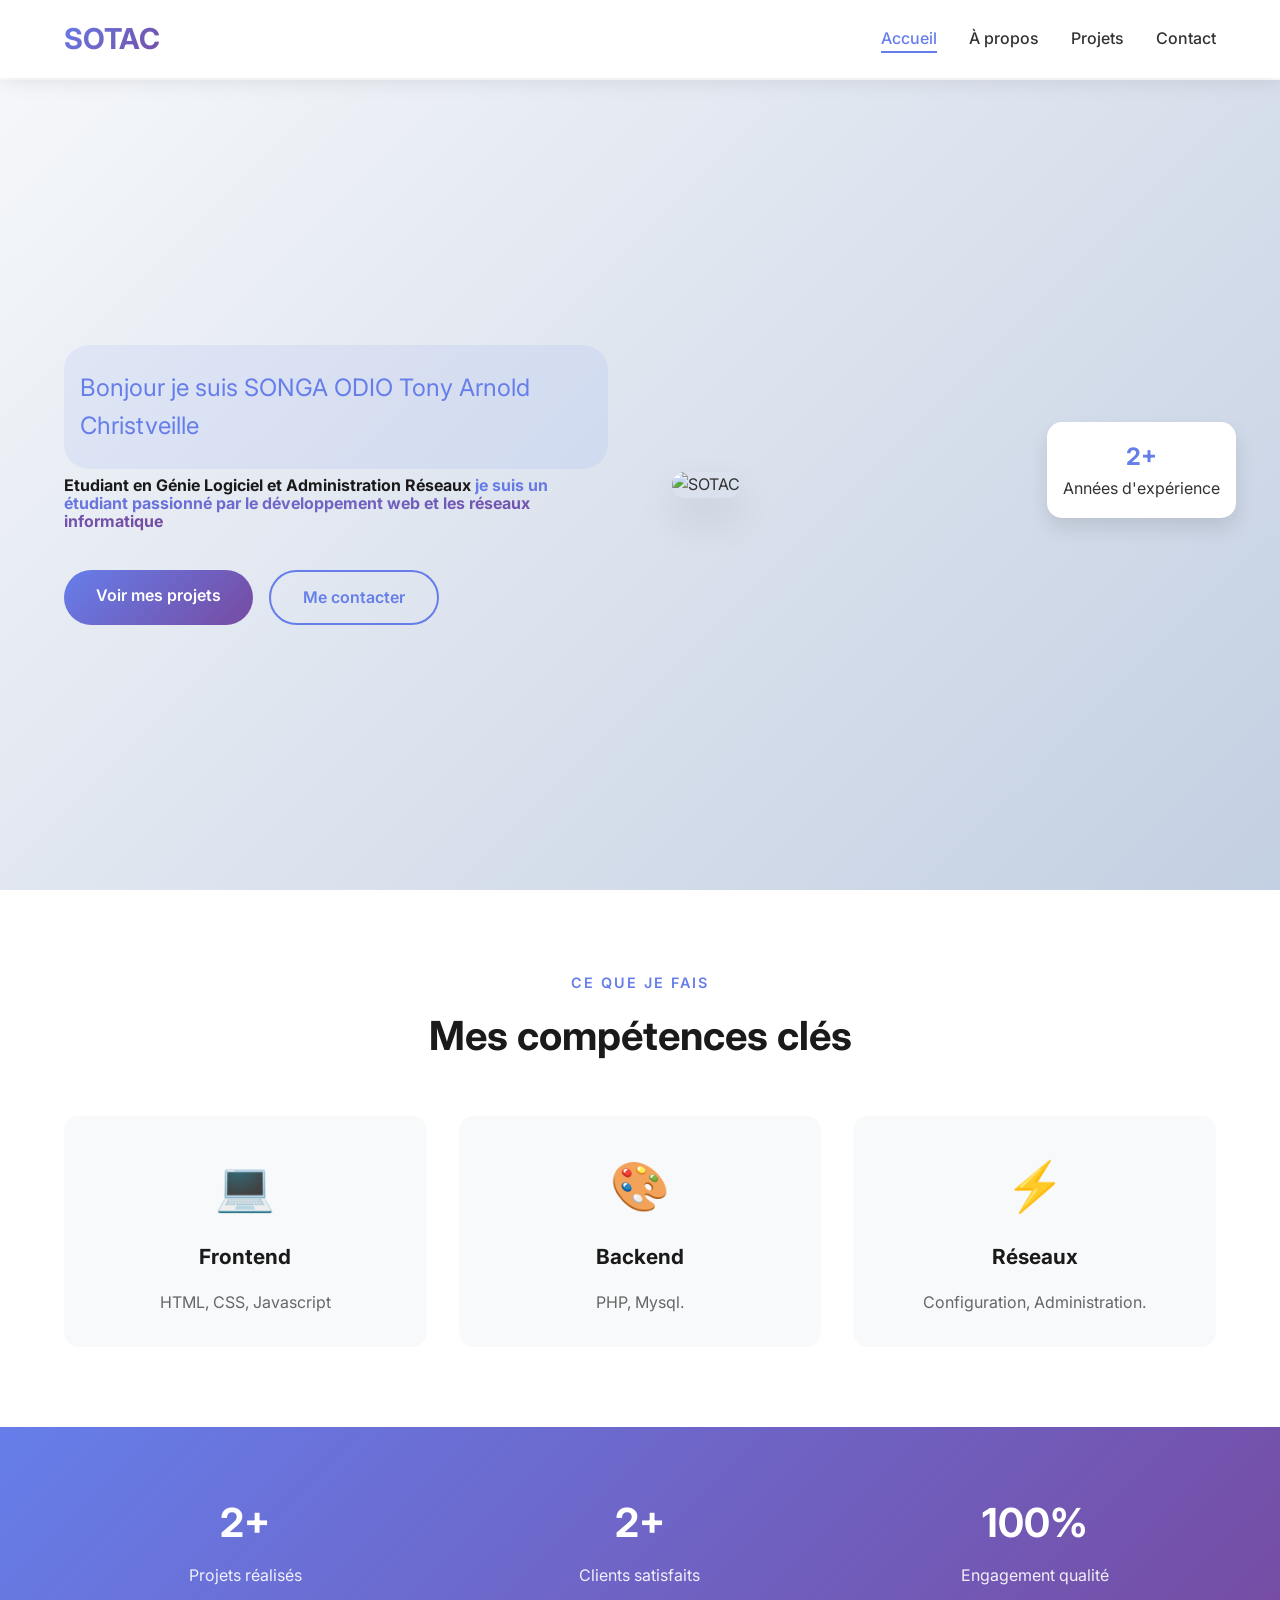
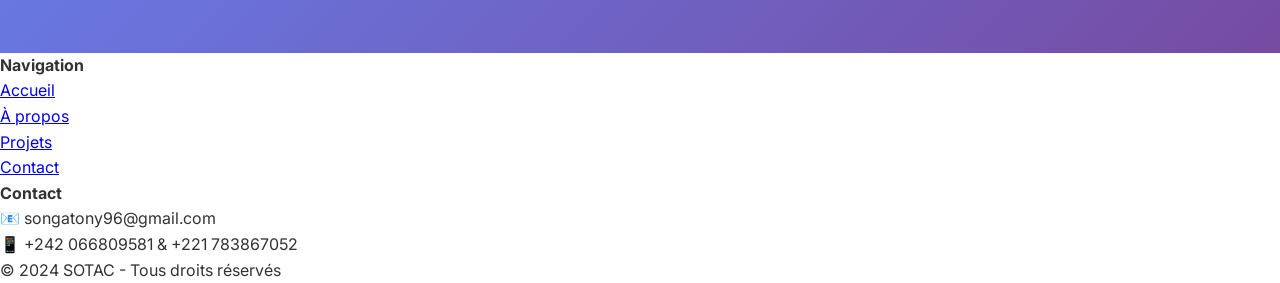
==== index.html @ fb84ffdf "Add files via upload" ====
<!DOCTYPE html>
<html lang="fr">
<head>
    <meta charset="UTF-8">
    <meta name="viewport" content="width=device-width, initial-scale=1.0">
    <title>SOTAC - Portfolio Professionnel</title>
    <link rel="stylesheet" href="style.css">
    <link href="https://fonts.googleapis.com/css2?family=Inter:wght@300;400;500;600;700&display=swap" rel="stylesheet">
</head>
<body>
    <header>
        <div class="logo-container">
            <h1 class="logo">SOTAC</h1>
        </div>
        <nav>
            <ul class="nav-menu">
                <li><a href="index.html" class="active">Accueil</a></li>
                <li><a href="./propos.html">À propos</a></li>
                <li><a href="projets.html">Projets</a></li>
                <li><a href="contact.html">Contact</a></li>
            </ul>
            <div class="hamburger">
                <span></span>
                <span></span>
                <span></span>
            </div>
        </nav>
    </header>

    <main>
        <section class="hero">
            <div class="hero-content">
                <div class="hero-text">
                    <span class="badge">Bonjour je suis SONGA ODIO Tony Arnold Christveille</span>
                    <h2>Etudiant en Génie Logiciel et Administration Réseaux <span class="highlight">je suis un étudiant passionné par le développement web et les réseaux informatique</span> </h2>
                    <p>Je crée des sites web modernes et performants.</p>
                    <div class="hero-buttons">
                        <a href="projets.html" class="btn btn-primary">Voir mes projets</a>
                        <a href="contact.html" class="btn btn-secondary">Me contacter</a>
                    </div>
                </div>
                <div class="hero-image">
    <img src="./image/WhatsApp Image 2026-04-07 at 22.51.41.jpeg" alt="SOTAC">
                    <div class="floating-card experience">
                        <span class="number">2+</span>
                        <span class="label">Années d'expérience</span>
                    </div>
                </div>
            </div>
        </section>

        <section class="services">
            <div class="container">
                <div class="section-header">
                    <span class="subtitle">Ce que je fais</span>
                    <h3>Mes compétences clés</h3>
                </div>
                <div class="services-grid">
                    <div class="service-card">
                        <div class="icon">💻</div>
                        <h4>Frontend</h4>
                        <p>HTML, CSS, Javascript</p>
                    </div>
                    <div class="service-card">
                        <div class="icon">🎨</div>
                        <h4>Backend</h4>
                        <p>PHP, Mysql.</p>
                    </div>
                    <div class="service-card">
                        <div class="icon">⚡</div>
                        <h4>Réseaux</h4>
                        <p>Configuration, Administration.</p>
                    </div>
                </div>
            </div>
        </section>

        <section class="stats">
            <div class="stats-container">
                <div class="stat-item">
                    <span class="stat-number">2+</span>
                    <span class="stat-label">Projets réalisés</span>
                </div>
                <div class="stat-item">
                    <span class="stat-number">2+</span>
                    <span class="stat-label">Clients satisfaits</span>
                </div>
                <div class="stat-item">
                    <span class="stat-number">100%</span>
                    <span class="stat-label">Engagement qualité</span>
                </div>
            </div>
        </section>
    </main>

    <footer>
     
            <div class="footer-section">
                <h4>Navigation</h4>
                <ul>
                    <li><a href="index.html">Accueil</a></li>
                    <li><a href="a-propos.html">À propos</a></li>
                    <li><a href="projets.html">Projets</a></li>
                    <li><a href="contact.html">Contact</a></li>
                </ul>
            </div>
            <div class="footer-section">
                <h4>Contact</h4>
                <p>📧 songatony96@gmail.com</p>
                <p>📱  +242 066809581 & +221 783867052</p>
            </div>
        </div>
        <div class="footer-bottom">
            <p>&copy; 2024 SOTAC - Tous droits réservés</p>
        </div>
    </footer>

    <script src="script.js"></script>
</body>
</html>
---- style.css ----
* {
    margin: 0;
    padding: 0;
    box-sizing: border-box;
}

body {
    font-family: 'Inter', sans-serif;
    line-height: 1.6;
    color: #333;
    overflow-x: hidden;
}

/* Header Styles */
header {
    background: rgba(255, 255, 255, 0.95);
    backdrop-filter: blur(10px);
    box-shadow: 0 2px 20px rgba(0, 0, 0, 0.1);
    position: fixed;
    width: 100%;
    top: 0;
    z-index: 1000;
    display: flex;
    justify-content: space-between;
    align-items: center;
    padding: 1rem 5%;
}

.logo {
    font-size: 1.8rem;
    font-weight: 700;
    background: linear-gradient(135deg, #667eea 0%, #764ba2 100%);
    -webkit-background-clip: text;
    background-clip: text;
    color: transparent;
}

.nav-menu {
    display: flex;
    list-style: none;
    gap: 2rem;
}

.nav-menu a {
    text-decoration: none;
    color: #333;
    font-weight: 500;
    transition: color 0.3s ease;
    position: relative;
}

.nav-menu a:hover,
.nav-menu a.active {
    color: #667eea;
}

.nav-menu a.active::after {
    content: '';
    position: absolute;
    bottom: -5px;
    left: 0;
    width: 100%;
    height: 2px;
    background: #667eea;
}

.hamburger {
    display: none;
    flex-direction: column;
    cursor: pointer;
}

.hamburger span {
    width: 25px;
    height: 3px;
    background: #333;
    margin: 3px 0;
    transition: 0.3s;
}

/* Main Content */
main {
    margin-top: 80px;
}

/* Hero Section */
.hero {
    min-height: 90vh;
    display: flex;
    align-items: center;
    padding: 4rem 5%;
    background: linear-gradient(135deg, #f5f7fa 0%, #c3cfe2 100%);
}

.hero-content {
    display: grid;
    grid-template-columns: 1fr 1fr;
    gap: 4rem;
    align-items: center;
    max-width: 1200px;
    margin: 0 auto;
}

.hero-text .badge {
    display: inline-block;
    background: rgba(102, 126, 234, 0.1);
    color: #667eea;
    padding: 1.5rem 1rem;
    border-radius: 25px;
    font-size: 1.5rem;
    margin-bottom: 0.5rem;
}

.hero-text h2 {
    font-size: 1rem;
    line-height: 1.1;
    margin-bottom: 1.5rem;
    color: #1a1a1a;
}

.highlight {
    background: linear-gradient(135deg, #667eea 0%, #764ba2 100%);
    -webkit-background-clip: text;
    background-clip: text;
    color: transparent;
}

.hero-text p {
    font-size: 0rem;
    color: #666;
    margin-bottom: 1rem;
}

.hero-buttons {
    display: flex;
    gap: 1rem;
}

.btn {
    padding: 0.8rem 2rem;
    border-radius: 50px;
    text-decoration: none;
    font-weight: 600;
    transition: all 0.3s ease;
    display: inline-block;
}

.btn-primary {
    background: linear-gradient(135deg, #667eea 0%, #764ba2 100%);
    color: white;
    border: none;
}

.btn-primary:hover {
    transform: translateY(-2px);
    box-shadow: 0 10px 20px rgba(102, 126, 234, 0.3);
}

.btn-secondary {
    background: transparent;
    color: #667eea;
    border: 2px solid #667eea;
}

.btn-secondary:hover {
    background: #667eea;
    color: white;
}

.hero-image {
    position: relative;
}

.hero-image img {
    width: 100%;
    border-radius: 20px;
    box-shadow: 0 20px 40px rgba(0, 0, 0, 0.1);
}

.floating-card {
    position: absolute;
    bottom: -20px;
    right: -20px;
    background: white;
    padding: 1rem;
    border-radius: 15px;
    box-shadow: 0 10px 20px rgba(0, 0, 0, 0.1);
    text-align: center;
}

.floating-card .number {
    font-size: 1.5rem;
    font-weight: 700;
    color: #667eea;
    display: block;
}

/* Services Section */
.services {
    padding: 5rem 5%;
    background: white;
}

.container {
    max-width: 1200px;
    margin: 0 auto;
}

.section-header {
    text-align: center;
    margin-bottom: 3rem;
}

.subtitle {
    color: #667eea;
    font-weight: 600;
    text-transform: uppercase;
    letter-spacing: 2px;
    font-size: 0.9rem;
}

.section-header h3 {
    font-size: 2.5rem;
    margin-top: 0.5rem;
    color: #1a1a1a;
}

.services-grid {
    display: grid;
    grid-template-columns: repeat(auto-fit, minmax(300px, 1fr));
    gap: 2rem;
}

.service-card {
    background: #f8f9fa;
    padding: 2rem;
    border-radius: 15px;
    text-align: center;
    transition: all 0.3s ease;
}

.service-card:hover {
    transform: translateY(-10px);
    box-shadow: 0 20px 40px rgba(0, 0, 0, 0.1);
}

.service-card .icon {
    font-size: 3rem;
    margin-bottom: 1rem;
}

.service-card h4 {
    font-size: 1.3rem;
    margin-bottom: 1rem;
    color: #1a1a1a;
}

.service-card p {
    color: #666;
}

/* Stats Section */
.stats {
    background: linear-gradient(135deg, #667eea 0%, #764ba2 100%);
    padding: 4rem 5%;
    color: white;
}

.stats-container {
    display: grid;
    grid-template-columns: repeat(auto-fit, minmax(200px, 1fr));
    gap: 2rem;
    max-width: 1200px;
    margin: 0 auto;
    text-align: center;
}

.stat-number {
    font-size: 2.5rem;
    font-weight: 700;
    display: block;
    margin-bottom: 0.5rem;
}

.stat-label {
    font-size: 1rem;
    opacity: 0.9;
}

/* About Page */
.page-header {
    background: linear-gradient(135deg, #667eea 0%, #764ba2 100%);
    color: white;
    text-align: center;
    padding: 4rem 2rem;
}

.page-header h1 {
    font-size: 3rem;
    margin-bottom: 1rem;
}

.about-section {
    padding: 5rem 5%;
}

.about-grid {
    display: grid;
    grid-template-columns: 1fr 1fr;
    gap: 4rem;
    align-items: start;
}

.about-image img {
    width: 100%;
    border-radius: 20px;
    box-shadow: 0 20px 40px rgba(0, 0, 0, 0.1);
}

.about-content h2 {
    font-size: 2rem;
    margin-bottom: 1rem;
    color: #1a1a1a;
}

.about-content p {
    margin-bottom: 1rem;
    color: #666;
}

.skills {
    margin-top: 2rem;
}

.skills h3 {
    margin-bottom: 1rem;
    color: #1a1a1a;
}

.skill {
    margin-bottom: 1rem;
}

.skill span {
    display: block;
    margin-bottom: 0.5rem;
    font-weight: 500;
}

.progress-bar {
    background: #e0e0e0;
    height: 10px;
    border-radius: 5px;
    overflow: hidden;
}

.progress {
    background: linear-gradient(135deg, #667eea 0%, #764ba2 100%);
    height: 100%;
    border-radius: 5px;
    transition: width 1s ease;
}

/* Timeline */
.journey {
    background: #f8f9fa;
    padding: 5rem 5%;
}

.timeline {
    max-width: 800px;
    margin: 0 auto;
    position: relative;
}

.timeline::before {
    content: '';
    position: absolute;
    left: 50%;
    transform: translateX(-50%);
    width: 2px;
    height: 100%;
    background: #667eea;
}

.timeline-item {
    margin-bottom: 3rem;
    position: relative;
}

.timeline-item .year {
    background: #667eea;
    color: white;
    padding: 0.5rem 1rem;
    border-radius: 25px;
    display: inline-block;
    margin-bottom: 1rem;
    font-weight: 600;
}

.timeline-item .content {
    background: white;
    padding: 1.5rem;
    border-radius: 15px;
    box-shadow: 0 10px 20px rgba(0, 0, 0, 0.1);
}

/* Projects Page */
.projects-section {
    padding: 5rem 5%;
}

.project-filters {
    text-align: center;
    margin-bottom: 3rem;
}

.filter-btn {
    background: transparent;
    border: 2px solid #667eea;
    color: #667eea;
    padding: 0.5rem 1.5rem;
    margin: 0 0.5rem;
    border-radius: 25px;
    cursor: pointer;
    transition: all 0.3s ease;
    font-weight: 600;
}

.filter-btn.active,
.filter-btn:hover {
    background: #667eea;
    color: white;
}

.projects-grid {
    display: grid;
    grid-template-columns: repeat(auto-fit, minmax(350px, 1fr));
    gap: 2rem;
}

.project-card {
    background: white;
    border-radius: 15px;
    overflow: hidden;
    box-shadow: 0 10px 20px rgba(0, 0, 0, 0.1);
    transition: all 0.3s ease;
}

.project-card:hover {
    transform: translateY(-5px);
    box-shadow: 0 20px 40px rgba(0, 0, 0, 0.15);
}

.project-image {
    position: relative;
    overflow: hidden;
    height: 250px;
}

.project-image img {
    width: 100%;
    height: 100%;
    object-fit: cover;
    transition: transform 0.3s ease;
}

.project-card:hover .project-image img {
    transform: scale(1.1);
}

.project-overlay {
    position: absolute;
    top: 0;
    left: 0;
    width: 100%;
    height: 100%;
    background: rgba(102, 126, 234, 0.9);
    display: flex;
    align-items: center;
    justify-content: center;
    opacity: 0;
    transition: opacity 0.3s ease;
}

.project-card:hover .project-overlay {
    opacity: 1;
}

.btn-view {
    background: white;
    color: #667eea;
    padding: 0.8rem 1.5rem;
    border-radius: 25px;
    text-decoration: none;
    font-weight: 600;
}

.project-info {
    padding: 1.5rem;
}

.project-info h3 {
    margin-bottom: 0.5rem;
    color: #1a1a1a;
}

.project-info p {
    color: #666;
    margin-bottom: 1rem;
}

.project-tags {
    display: flex;
    flex-wrap: wrap;
    gap: 0.5rem;
}

.project-tags span {
    background: #f0f0f0;
    padding: 0.3rem 0.8rem;
    border-radius: 15px;
    font-size: 0.8rem;
    color: #666;
}

/* Contact Page */
.contact-section {
    padding: 5rem 5%;
}

.contact-grid {
    display: grid;
    grid-template-columns: 1fr 1fr;
    gap: 4rem;
}

.contact-info h2 {
    font-size: 2rem;
    margin-bottom: 1rem;
    color: #1a1a1a;
}

.info-item {
    display: flex;
    align-items: center;
    gap: 1rem;
    margin-bottom: 2rem;
}

.info-item .icon {
    font-size: 1.5rem;
}

.info-item h4 {
    margin-bottom: 0.2rem;
    color: #1a1a1a;
}
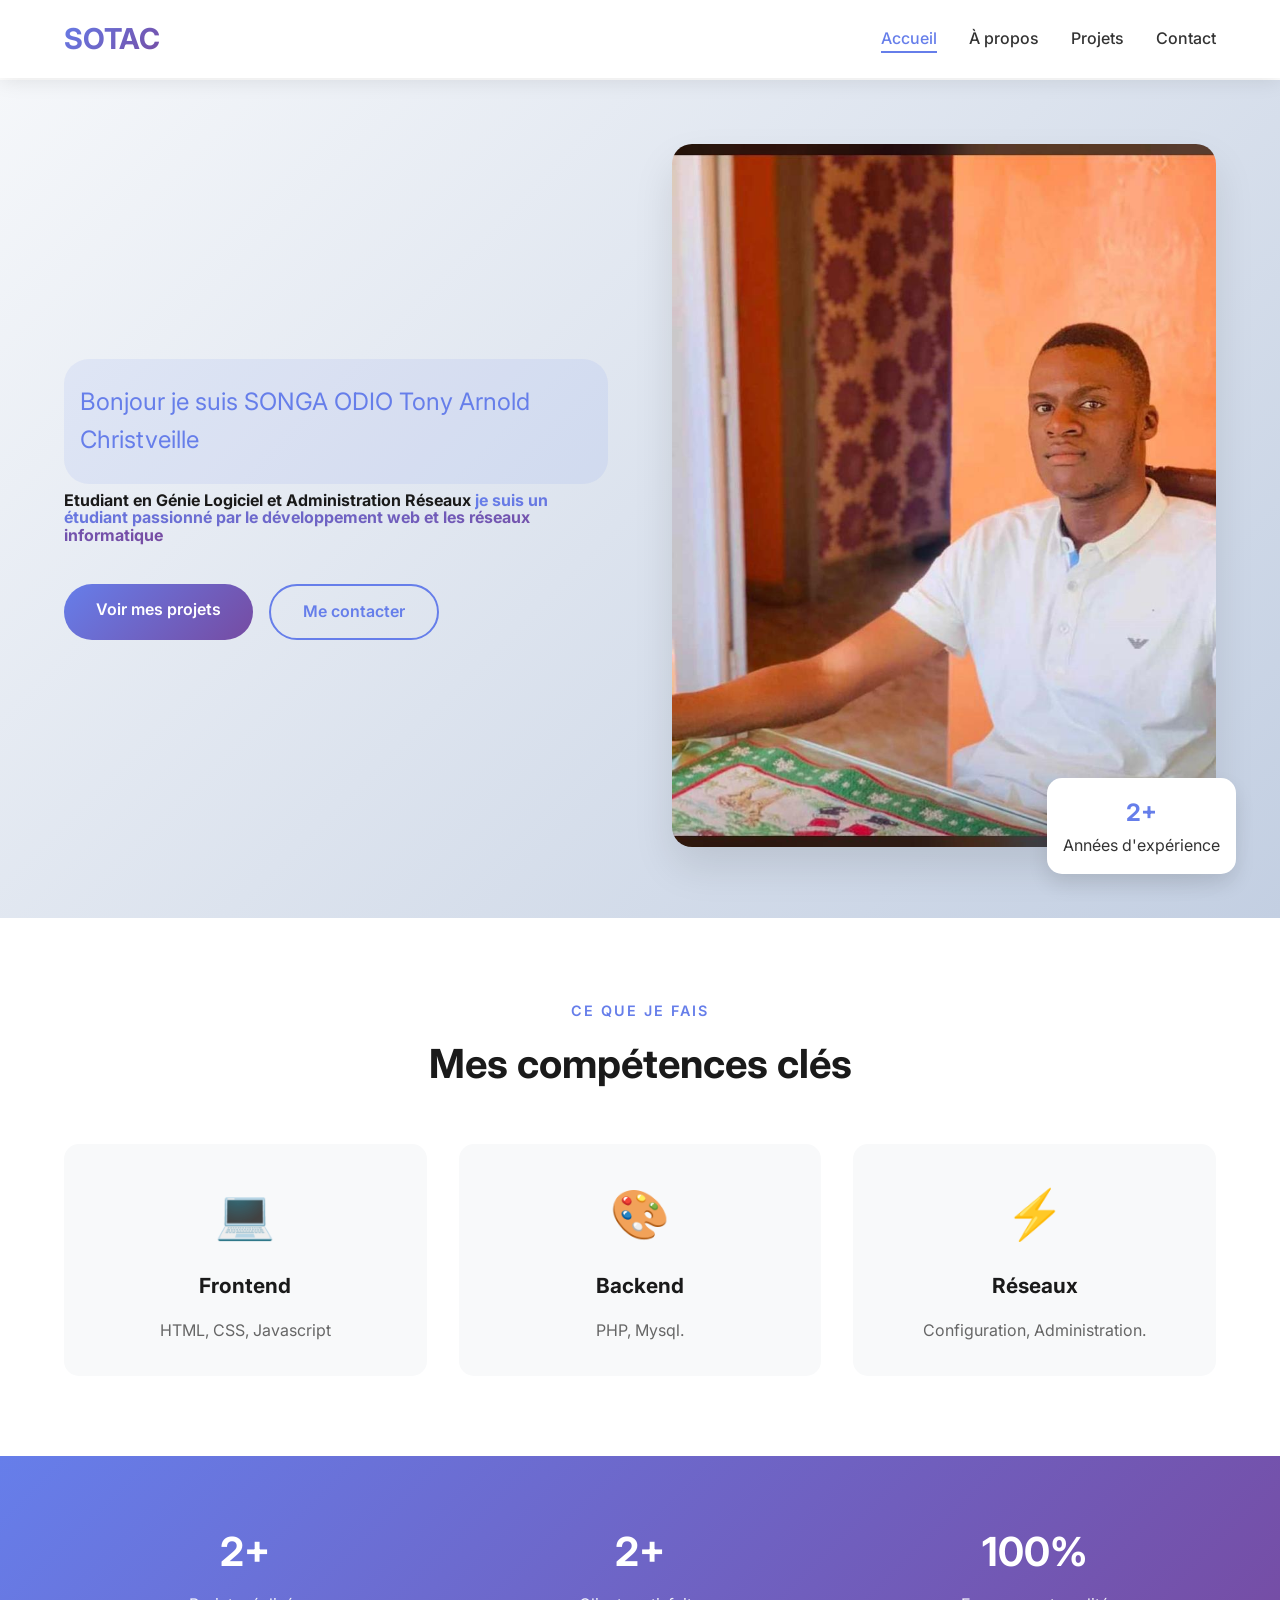
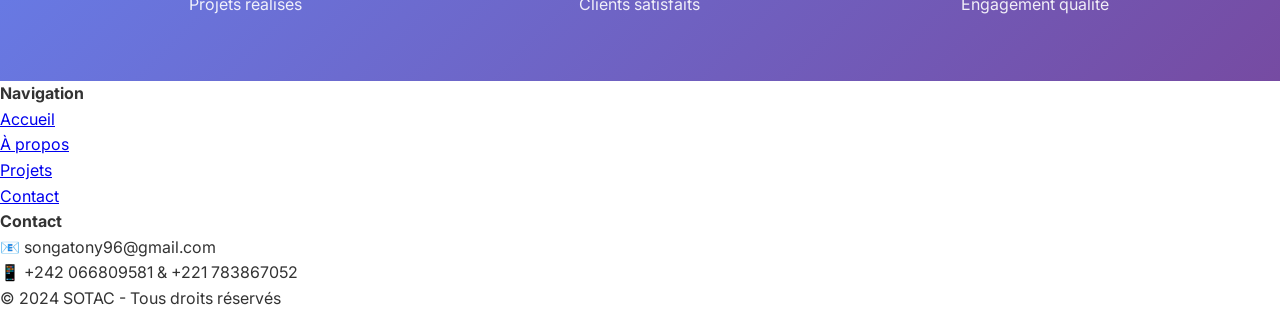
==== commit 3b586ce4: "Update index.html" ====
--- a/index.html
+++ b/index.html
@@ -40,7 +40,7 @@
                     </div>
                 </div>
                 <div class="hero-image">
-    <img src="./image/WhatsApp Image 2026-04-07 at 22.51.41.jpeg" alt="SOTAC">
+    <img src="/WhatsApp Image 2026-04-07 at 22.51.41.jpeg" alt="SOTAC">
                     <div class="floating-card experience">
                         <span class="number">2+</span>
                         <span class="label">Années d'expérience</span>
@@ -117,4 +117,4 @@
 
     <script src="script.js"></script>
 </body>
-</html>+</html>
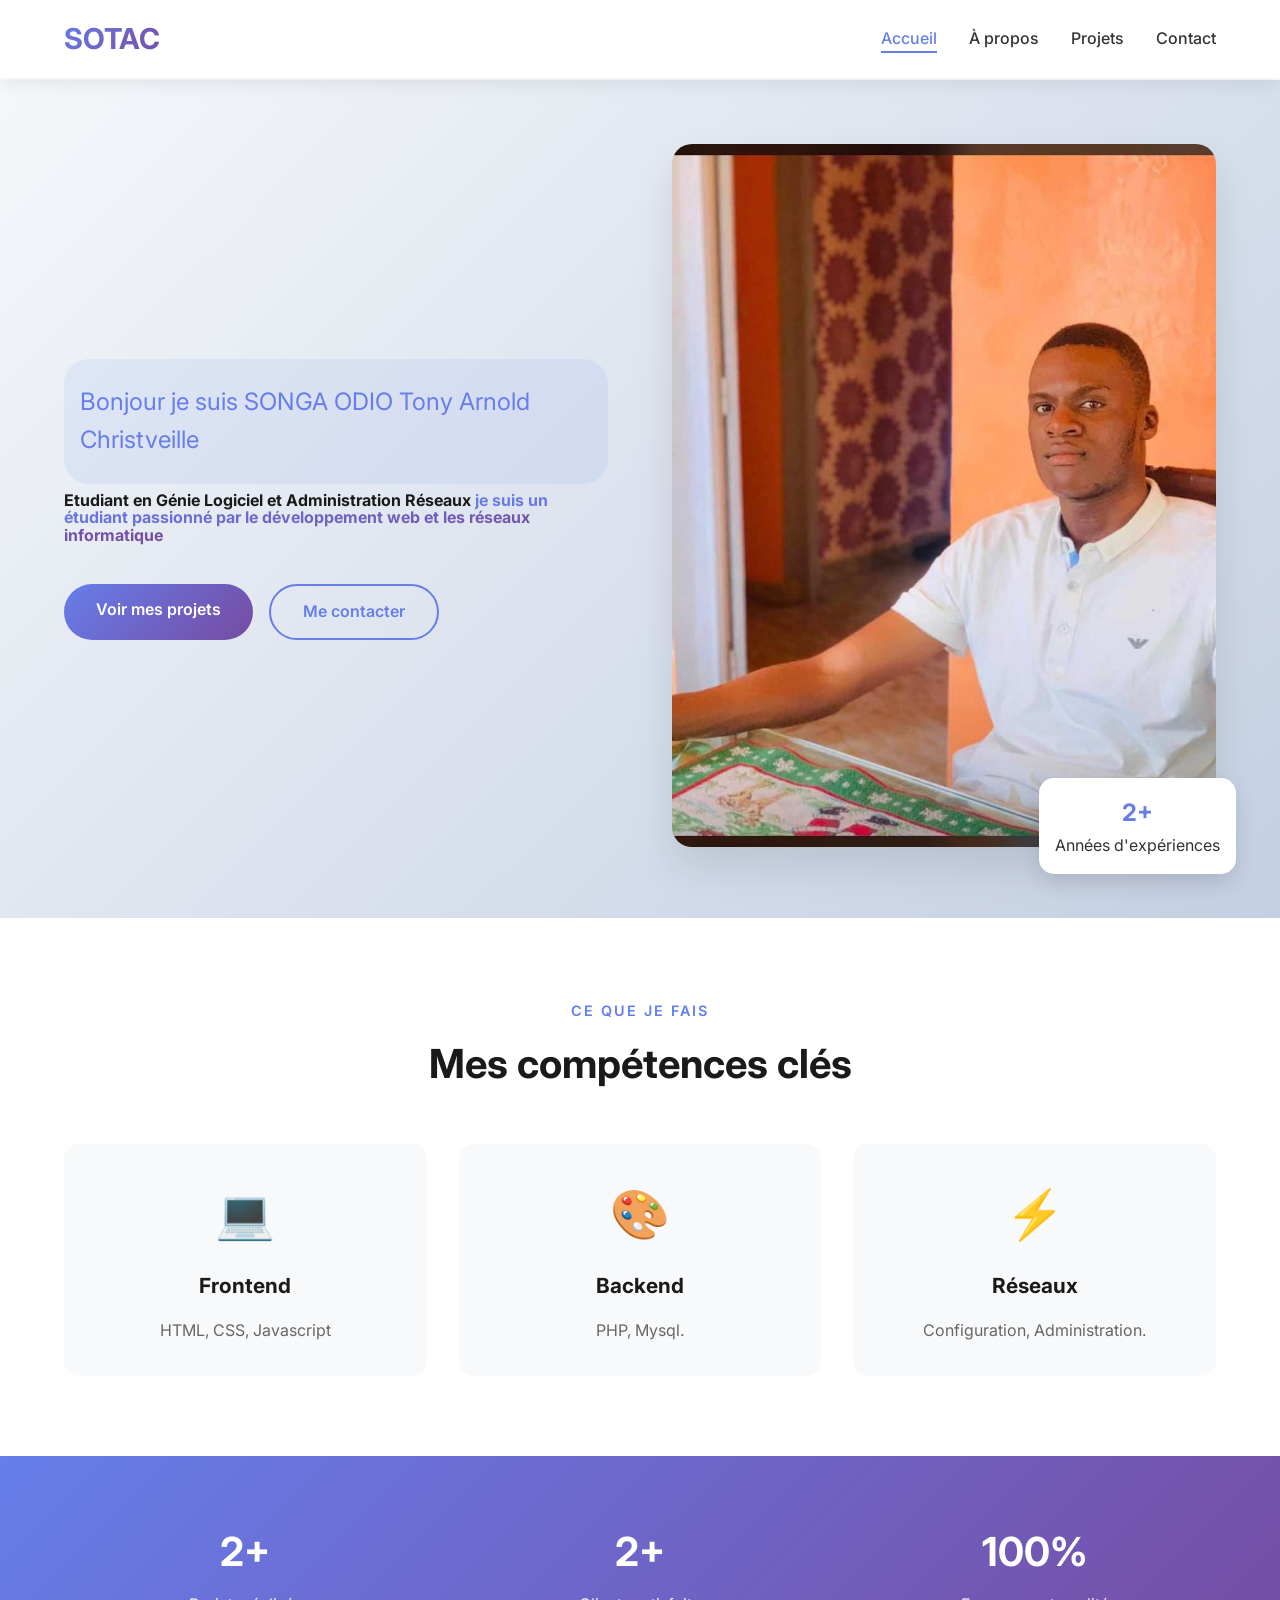
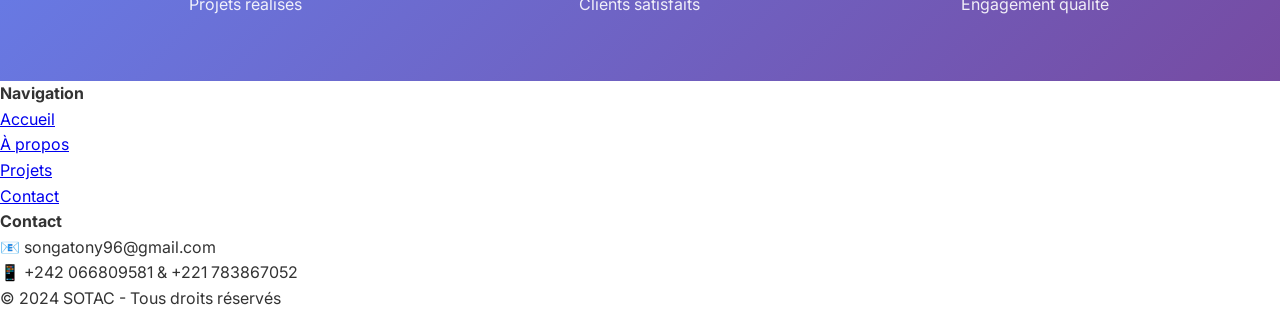
==== commit bf2b7f4f: "correction: ajout du s à "expériences"" ====
--- a/index.html
+++ b/index.html
@@ -40,10 +40,10 @@
                     </div>
                 </div>
                 <div class="hero-image">
-    <img src="/WhatsApp Image 2026-04-07 at 22.51.41.jpeg" alt="SOTAC">
+    <img src="./image/WhatsApp.jpeg" alt="SOTAC">
                     <div class="floating-card experience">
                         <span class="number">2+</span>
-                        <span class="label">Années d'expérience</span>
+                        <span class="label">Années d'expériences</span>
                     </div>
                 </div>
             </div>
